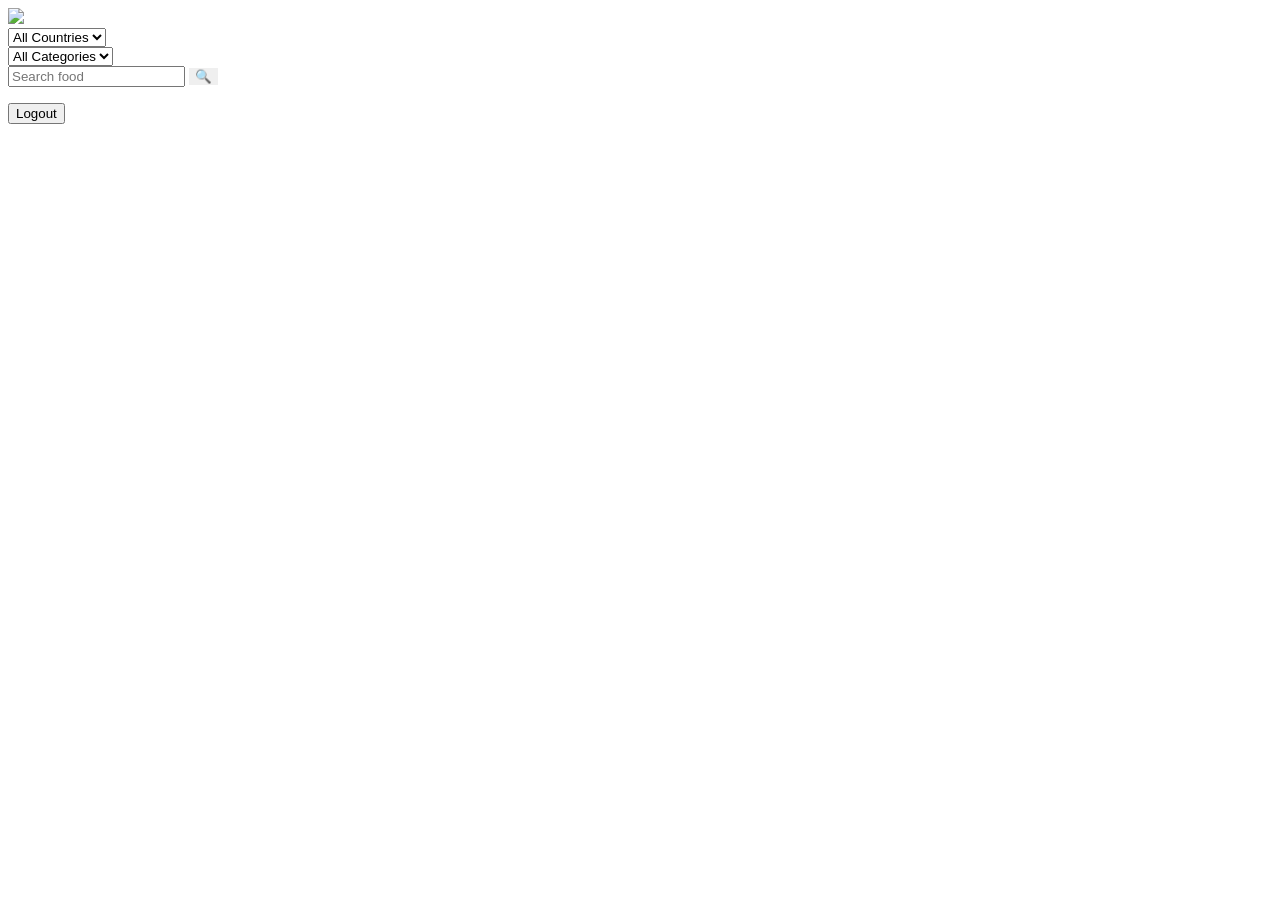
==== index.html @ e5e8f653 "Add files via upload" ====
<!DOCTYPE html>
<html>

<head>
    <title>Food Recipe Finder</title>
    <link rel="stylesheet" href="./css/style.css">
    <link href="https://fonts.googleapis.com/css2?family=Poppins:wght@300;400;600&display=swap" rel="stylesheet">
</head>

<body>
    <header>
        <div class="mainhead">
            <div class="logo">
                <img src="./assests/logo.png">
            </div>
            <div class="countries">
                <select id="country">
                    <option value="all">
                        All Countries
                    </option>
                </select>
            </div>
            <div class="categories">
                <select id="category">
                    <option value="all">
                        All Categories
                    </option>
                    <option value="Seafood">
                        Seafood
                    </option>
                    <option value="Vegetarian">
                        Vegetarian
                    </option>
                    <option value="Beef">
                        Beef
                    </option>
                </select>
            </div>
            <div class="search">
                <input id="search" placeholder="Search food">
                <button id="searchBtn" style="border: none;">
                    🔍
                </button>
            </div>
            <div class="login">
                <p id="usernameDisplay"></p>
                <button id="logout">
                    Logout
                </button>
            </div>
        </div>
    </header>
    <div id="container"></div>
    <script src="./js/auth.js"></script>
    <script type="module" src="./js/app.js"></script>
</body>

</html>
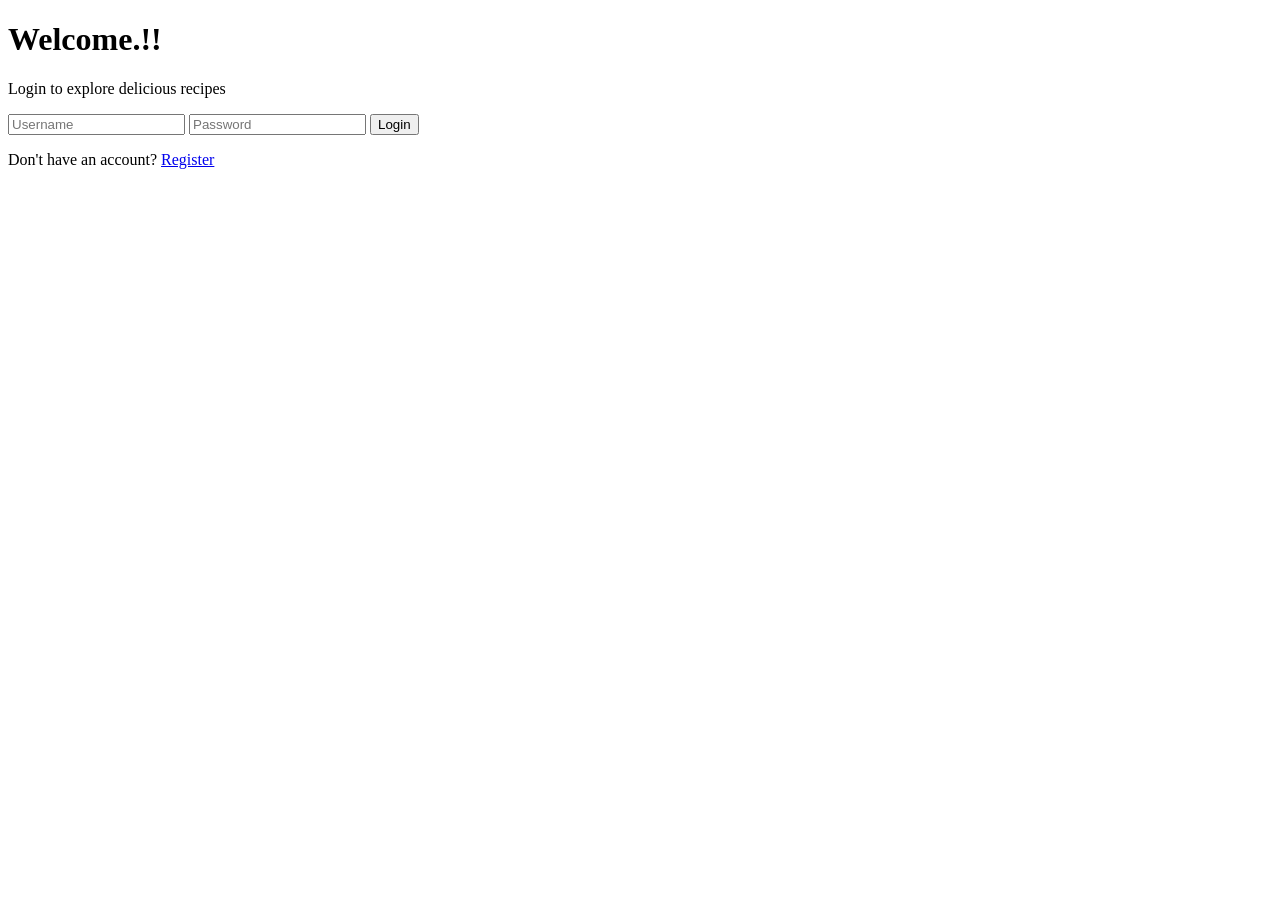
==== commit 923788a7: "updated css path" ====
--- a/index.html
+++ b/index.html
@@ -3,7 +3,7 @@
 
 <head>
     <title>Food Recipe Finder</title>
-    <link rel="stylesheet" href="./css/style.css">
+    <link rel="stylesheet" href="style.css">
     <link href="https://fonts.googleapis.com/css2?family=Poppins:wght@300;400;600&display=swap" rel="stylesheet">
 </head>
 
@@ -11,7 +11,7 @@
     <header>
         <div class="mainhead">
             <div class="logo">
-                <img src="./assests/logo.png">
+                <img src="logo.png">
             </div>
             <div class="countries">
                 <select id="country">
@@ -51,8 +51,8 @@
         </div>
     </header>
     <div id="container"></div>
-    <script src="./js/auth.js"></script>
-    <script type="module" src="./js/app.js"></script>
+    <script src="auth.js"></script>
+    <script type="module" src="app.js"></script>
 </body>
 
-</html>+</html>
--- a/style.css
+++ b/style.css
@@ -0,0 +1,257 @@
+* {
+    margin: 0;
+    padding: 0;
+    box-sizing: border-box;
+    font-family: 'Poppins', sans-serif;
+}
+
+body {
+    background: #fff7ed;
+    overflow-x: hidden;
+}
+/* ===========================
+   NAVBAR
+=========================== */
+header {
+    position: sticky;
+    top: 0;
+    z-index: 1000;
+}
+
+.mainhead {
+    width: 100%;
+    height: 90px;
+    display: flex;
+    align-items: center;
+    justify-content: space-between;
+    padding: 0 50px;
+    background: coral;
+    box-shadow:0 5px 20px rgba(0,0,0,0.12);
+}
+
+/* Logo */
+
+.logo img {
+    width: 70px;
+    height: 70px;
+    border-radius: 15px;
+}
+
+/* Dropdown */
+
+select {
+    width: 170px;
+    height: 42px;
+    border-radius: 25px;
+    border: 1px solid #ddd;
+    padding: 0 15px;
+    font-size: 15px;
+    cursor:pointer;
+}
+
+/* Search */
+
+.search {
+    display:flex;
+    align-items:center;
+    background:#f3f3f3;
+    border-radius:30px;
+    padding:5px 10px;
+}
+
+.search input {
+    width:220px;
+    height:35px;
+    border:none;
+    outline:none;
+    background:transparent;
+    padding-left:15px;
+    font-size:15px;
+}
+
+.search_icon {
+    width:45px;
+    height:40px;
+    background:#ff5722;
+    border-radius:50%;
+    display:flex;
+    justify-content:center;
+    align-items:center;
+    cursor:pointer;
+}
+
+.search_icon svg {
+    width:20px;
+    fill:white;
+}
+
+/* Login */
+
+.login {
+    display:flex;
+    align-items:center;
+    gap:10px;
+}
+
+.login p {
+    font-size:16px;
+}
+
+.login button {
+    border:none;
+    background:white;
+    color:brown;
+    padding:10px 25px;
+    border-radius:25px;
+    cursor:pointer;
+}
+
+/* ===========================
+   RECIPE CONTAINER
+=========================== */
+
+#container {
+    max-width: 1400px;
+    margin: auto;
+    padding: 40px;
+    display:grid;
+    grid-template-columns:
+    repeat(auto-fit,minmax(250px,1fr));
+    gap:30px;
+}
+
+/* ===========================
+   RECIPE CARD
+=========================== */
+.dishcard {
+    background: white;
+    border-radius: 20px;
+    text-align: center;
+    margin-top: 15px;
+    overflow: hidden;
+    box-shadow:
+    0 8px 25px rgba(0,0,0,0.12);
+    transition: 0.3s;
+}
+
+.dishcard:hover img {
+    transform: scale(1.05);
+}
+
+.dishcard img {
+    transition: 0.4s;
+}
+
+.dishcard img {
+    width: 100%;
+    height: 230px;
+    object-fit: cover;
+    display: block;
+}
+
+.dishcard p {
+    padding: 15px;
+    text-align: center;
+    font-size: 18px;
+    font-weight: 600;
+    color: #333;
+}
+
+/* ===========================
+   MOBILE RESPONSIVE
+=========================== */
+
+@media(max-width:900px){
+.mainhead{
+    flex-wrap:wrap;
+    height:auto;
+    padding:20px;
+    gap:15px;
+}
+.search input{
+    width:150px;
+}
+#container{
+    padding:20px;
+}
+}
+
+/* ===========================
+   LOADING & EMPTY MESSAGE
+=========================== */
+
+.message-box {
+    min-height: 300px;
+    display:flex;
+    flex-direction:column;
+    justify-content:center;
+    align-items:center;
+    width:100%;
+    text-align:center;
+}
+
+/* Loading */
+
+.loading h2 {
+    margin-top:20px;
+    color:#ff5722;
+    font-size:24px;
+}
+
+.loader {
+    width:50px;
+    height:50px;
+    border:5px solid #ddd;
+    border-top:5px solid #ff5722;
+    border-radius:50%;
+    animation:spin 1s linear infinite;
+}
+
+@keyframes spin {
+    from{
+        transform:rotate(0deg);
+    }
+    to{
+        transform:rotate(360deg);
+    }
+}
+
+/* No Meals Found */
+.no-data {
+    background:white;
+    border-radius:20px;
+    padding:40px;
+    box-shadow:0 10px 25px rgba(0,0,0,0.1);
+}
+
+.no-data h2 {
+    color:#333;
+    font-size:28px;
+    margin-bottom:10px;
+}
+
+.no-data p {
+    color:#777;
+    font-size:16px;
+}
+.dishcard button{
+margin:10px auto;
+display:block;
+padding:10px 20px;
+border:none;
+background:#ff5722;
+color:white;
+border-radius:20px;
+cursor:pointer;
+}
+
+.dishcard button:hover{
+background:#e64a19;
+}
+
+#usernameDisplay{
+    font-size:16px;
+    font-weight:600;
+    /* color:#ff5722; */
+    margin-right:15px;
+}
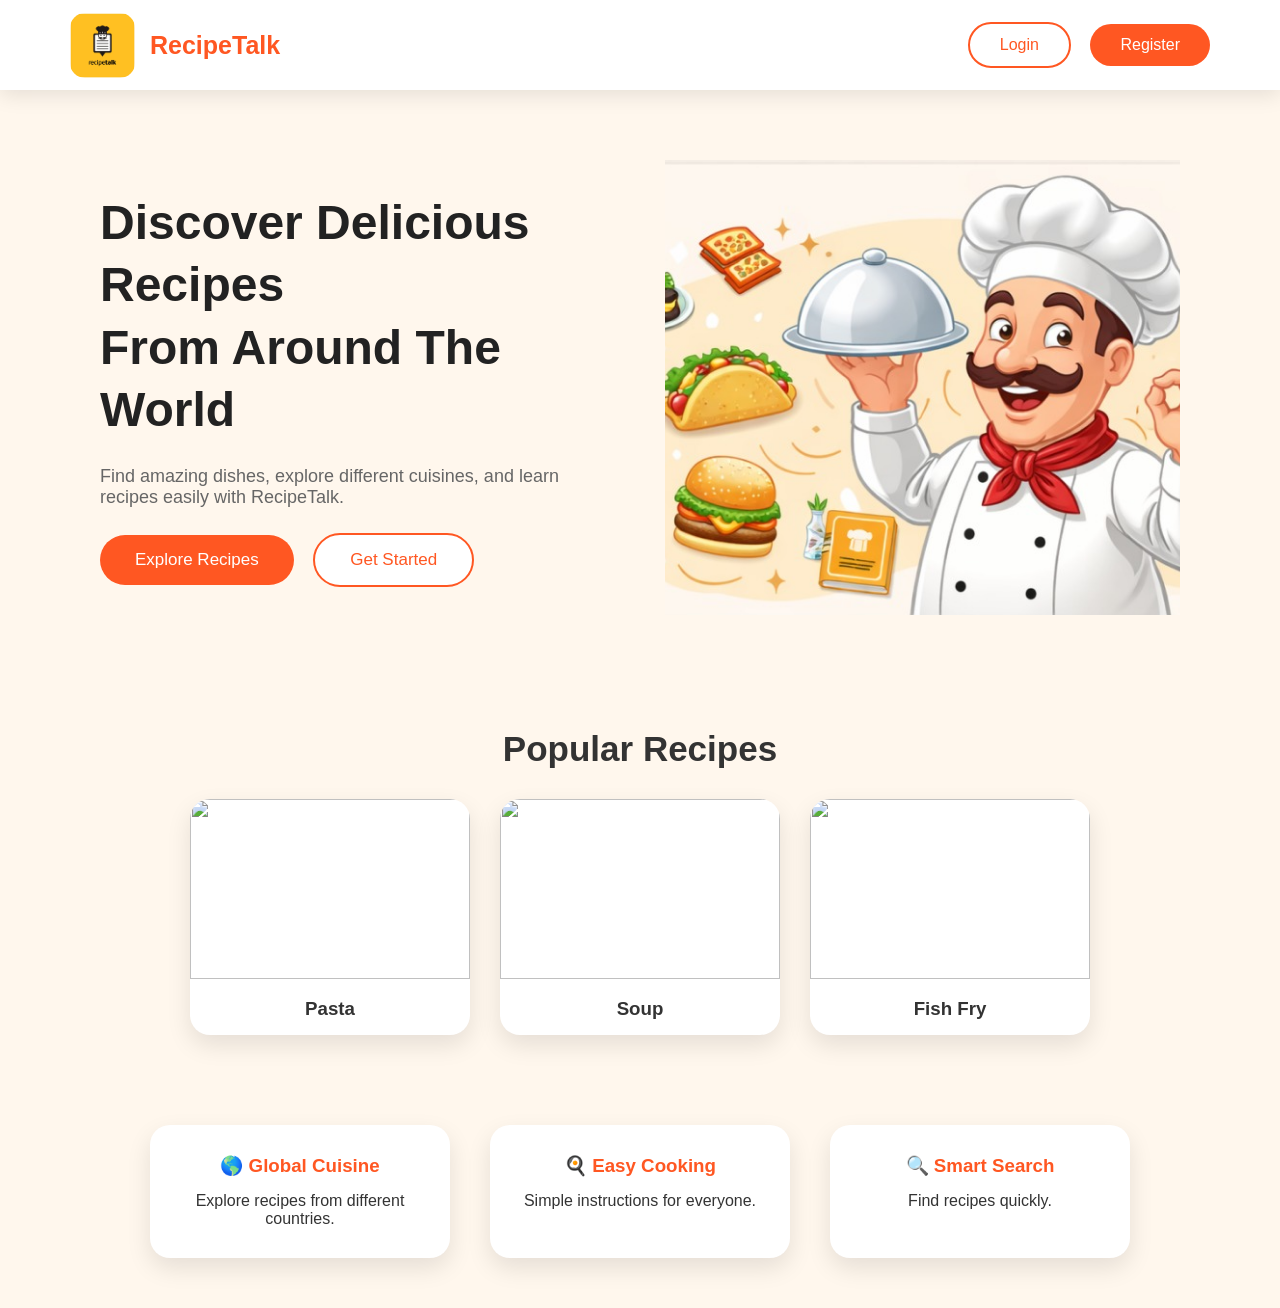
==== commit 443266da: "Rename home.html to index.html" ====
--- a/index.html
+++ b/index.html
@@ -2,57 +2,101 @@
 <html>
 
 <head>
-    <title>Food Recipe Finder</title>
-    <link rel="stylesheet" href="style.css">
-    <link href="https://fonts.googleapis.com/css2?family=Poppins:wght@300;400;600&display=swap" rel="stylesheet">
+    <title>RecipeTalk - Explore Recipes</title>
+    <link rel="stylesheet" href="home.css">
+    <link href="https://fonts.googleapis.com/css2?family=Poppins:wght@300;400;600;700&display=swap" rel="stylesheet">
 </head>
 
 <body>
     <header>
-        <div class="mainhead">
-            <div class="logo">
-                <img src="logo.png">
-            </div>
-            <div class="countries">
-                <select id="country">
-                    <option value="all">
-                        All Countries
-                    </option>
-                </select>
-            </div>
-            <div class="categories">
-                <select id="category">
-                    <option value="all">
-                        All Categories
-                    </option>
-                    <option value="Seafood">
-                        Seafood
-                    </option>
-                    <option value="Vegetarian">
-                        Vegetarian
-                    </option>
-                    <option value="Beef">
-                        Beef
-                    </option>
-                </select>
-            </div>
-            <div class="search">
-                <input id="search" placeholder="Search food">
-                <button id="searchBtn" style="border: none;">
-                    🔍
+        <div class="logo">
+            <img src="logo.png">
+            <span>RecipeTalk</span>
+        </div>
+        <div class="nav-buttons">
+            <button class="login-btn" onclick="location.href='login.html'">
+                Login
+            </button>
+            <button class="register-btn" onclick="location.href='register.html'">
+                Register
+            </button>
+        </div>
+    </header>
+    <section class="hero">
+        <div class="hero-content">
+            <h1>
+                Discover Delicious Recipes
+                <br>
+                From Around The World
+            </h1>
+            <p>
+                Find amazing dishes, explore different cuisines,
+                and learn recipes easily with RecipeTalk.
+            </p>
+            <div class="buttons">
+                <button onclick="location.href='login.html'">
+                    Explore Recipes
                 </button>
-            </div>
-            <div class="login">
-                <p id="usernameDisplay"></p>
-                <button id="logout">
-                    Logout
+                <button class="outline" onclick="location.href='login.html'">
+                    Get Started
                 </button>
             </div>
         </div>
-    </header>
-    <div id="container"></div>
-    <script src="auth.js"></script>
-    <script type="module" src="app.js"></script>
+        <div class="hero-image">
+            <img src="hero-food.jpeg">
+        </div>
+    </section>
+    <section class="popular">
+        <h2>
+            Popular Recipes
+        </h2>
+        <div class="recipe-preview">
+            <div class="preview-card">
+                <img src="https://www.themealdb.com/images/media/meals/llcbn01574260722.jpg">
+                <h3>
+                    Pasta
+                </h3>
+            </div>
+            <div class="preview-card">
+                <img src="https://www.themealdb.com/images/media/meals/1529446137.jpg">
+                <h3>
+                    Soup
+                </h3>
+            </div>
+            <div class="preview-card">
+                <img src="https://www.themealdb.com/images/media/meals/1548772327.jpg">
+                <h3>
+                    Fish Fry
+                </h3>
+            </div>
+        </div>
+    </section>
+    <section class="features">
+        <div>
+            <h3>
+                🌎 Global Cuisine
+            </h3>
+            <p>
+                Explore recipes from different countries.
+            </p>
+        </div>
+        <div>
+            <h3>
+                🍳 Easy Cooking
+            </h3>
+            <p>
+                Simple instructions for everyone.
+            </p>
+        </div>
+        <div>
+            <h3>
+                🔍 Smart Search
+            </h3>
+            <p>
+                Find recipes quickly.
+            </p>
+        </div>
+    </section>
 </body>
 
 </html>
--- a/home.css
+++ b/home.css
@@ -0,0 +1,188 @@
+*{
+margin:0;
+padding:0;
+box-sizing:border-box;
+font-family:'Poppins',sans-serif;
+}
+
+body{
+background:#fff7ed;
+color:#333;
+}
+
+/* HEADER */
+
+header{
+height:90px;
+display:flex;
+align-items:center;
+justify-content:space-between;
+padding:0 70px;
+background:white;
+box-shadow:0 5px 20px rgba(0,0,0,.1);
+}
+
+.logo{
+display:flex;
+align-items:center;
+gap:15px;
+font-size:25px;
+font-weight:700;
+color:#ff5722;
+}
+
+.logo img{
+width:65px;
+height:65px;
+border-radius:15px;
+}
+
+.nav-buttons button{
+padding:12px 30px;
+border-radius:30px;
+font-size:16px;
+cursor:pointer;
+}
+
+.login-btn{
+background:white;
+border:2px solid #ff5722;
+color:#ff5722;
+margin-right:15px;
+}
+
+.register-btn{
+background:#ff5722;
+border:none;
+color:white;
+}
+
+/* HERO */
+
+.hero{
+display:flex;
+align-items:center;
+justify-content:space-between;
+padding:70px 100px;
+gap:50px;
+}
+
+.hero-content{
+width:50%;
+}
+
+.hero-content h1{
+font-size:48px;
+line-height:1.3;
+color:#222;
+}
+
+.hero-content p{
+font-size:18px;
+margin:25px 0;
+color:#666;
+}
+
+.buttons button{
+padding:15px 35px;
+border-radius:30px;
+border:none;
+background:#ff5722;
+color:white;
+font-size:17px;
+cursor:pointer;
+}
+
+.buttons .outline{
+background:white;
+color:#ff5722;
+border:2px solid #ff5722;
+margin-left:15px;
+}
+
+.hero-image{
+width:50%;
+}
+
+.hero-image img{
+width:100%;
+height:455px;
+object-fit:cover;
+/* border-radius:40px;
+box-shadow:
+0 20px 40px rgba(0,0,0,.2); */
+}
+
+/* POPULAR RECIPES */
+.popular{
+padding:40px 100px;
+text-align:center;
+}
+
+.popular h2{
+font-size:35px;
+margin-bottom:30px;
+}
+
+.recipe-preview{
+display:flex;
+justify-content:center;
+gap:30px;
+}
+
+.preview-card{
+background:white;
+width:280px;
+border-radius:20px;
+overflow:hidden;
+box-shadow:0 10px 25px rgba(0,0,0,.1);
+}
+
+.preview-card img{
+width:100%;
+height:180px;
+object-fit:cover;
+}
+
+.preview-card h3{
+padding:15px;
+}
+
+/* FEATURES */
+
+.features{
+display:flex;
+justify-content:center;
+gap:40px;
+padding:50px;
+}
+
+.features div{
+background:white;
+padding:30px;
+width:300px;
+border-radius:20px;
+text-align:center;
+box-shadow:0 10px 25px rgba(0,0,0,.1);
+}
+
+.features h3{
+color:#ff5722;
+margin-bottom:15px;
+}
+
+@media(max-width:900px){
+.hero{
+flex-direction:column;
+padding:40px;
+}
+
+.hero-content,.hero-image{
+width:100%;
+}
+
+.recipe-preview,.features{
+flex-direction:column;
+align-items:center;
+}
+}
